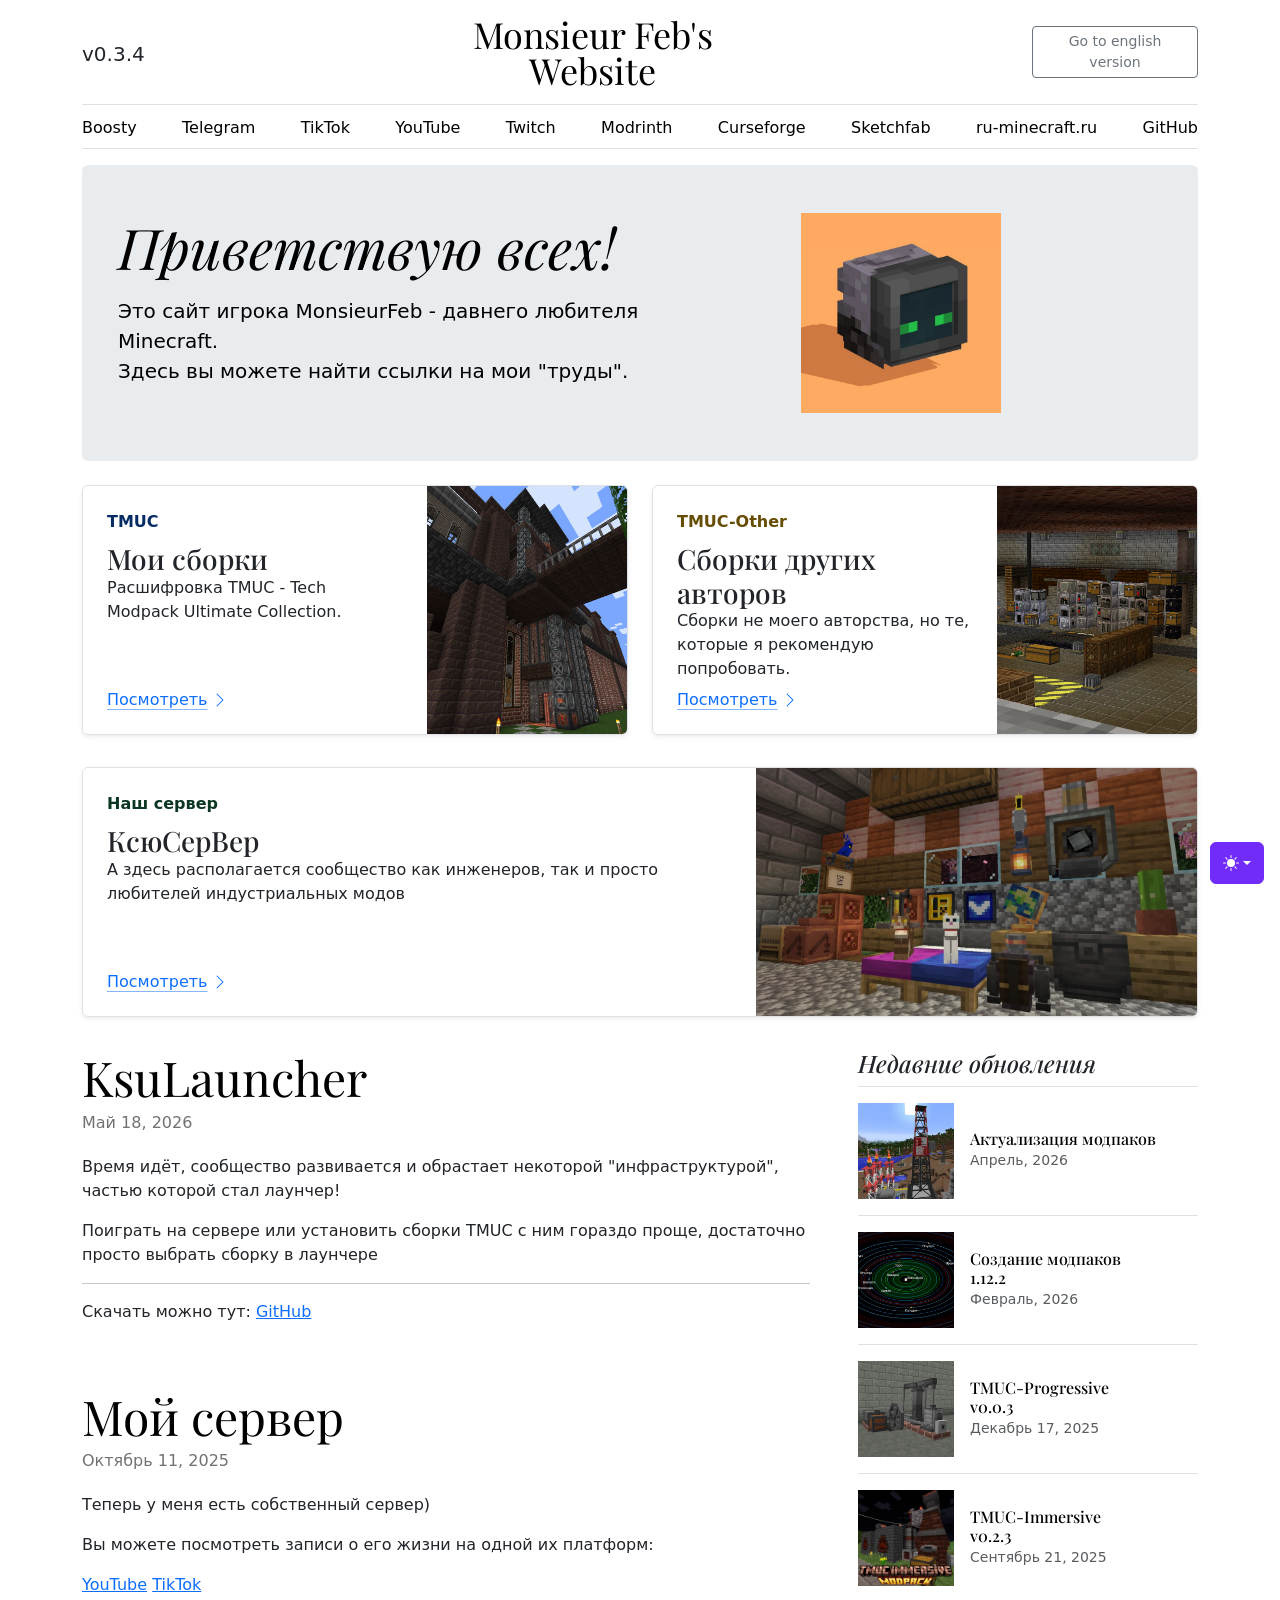
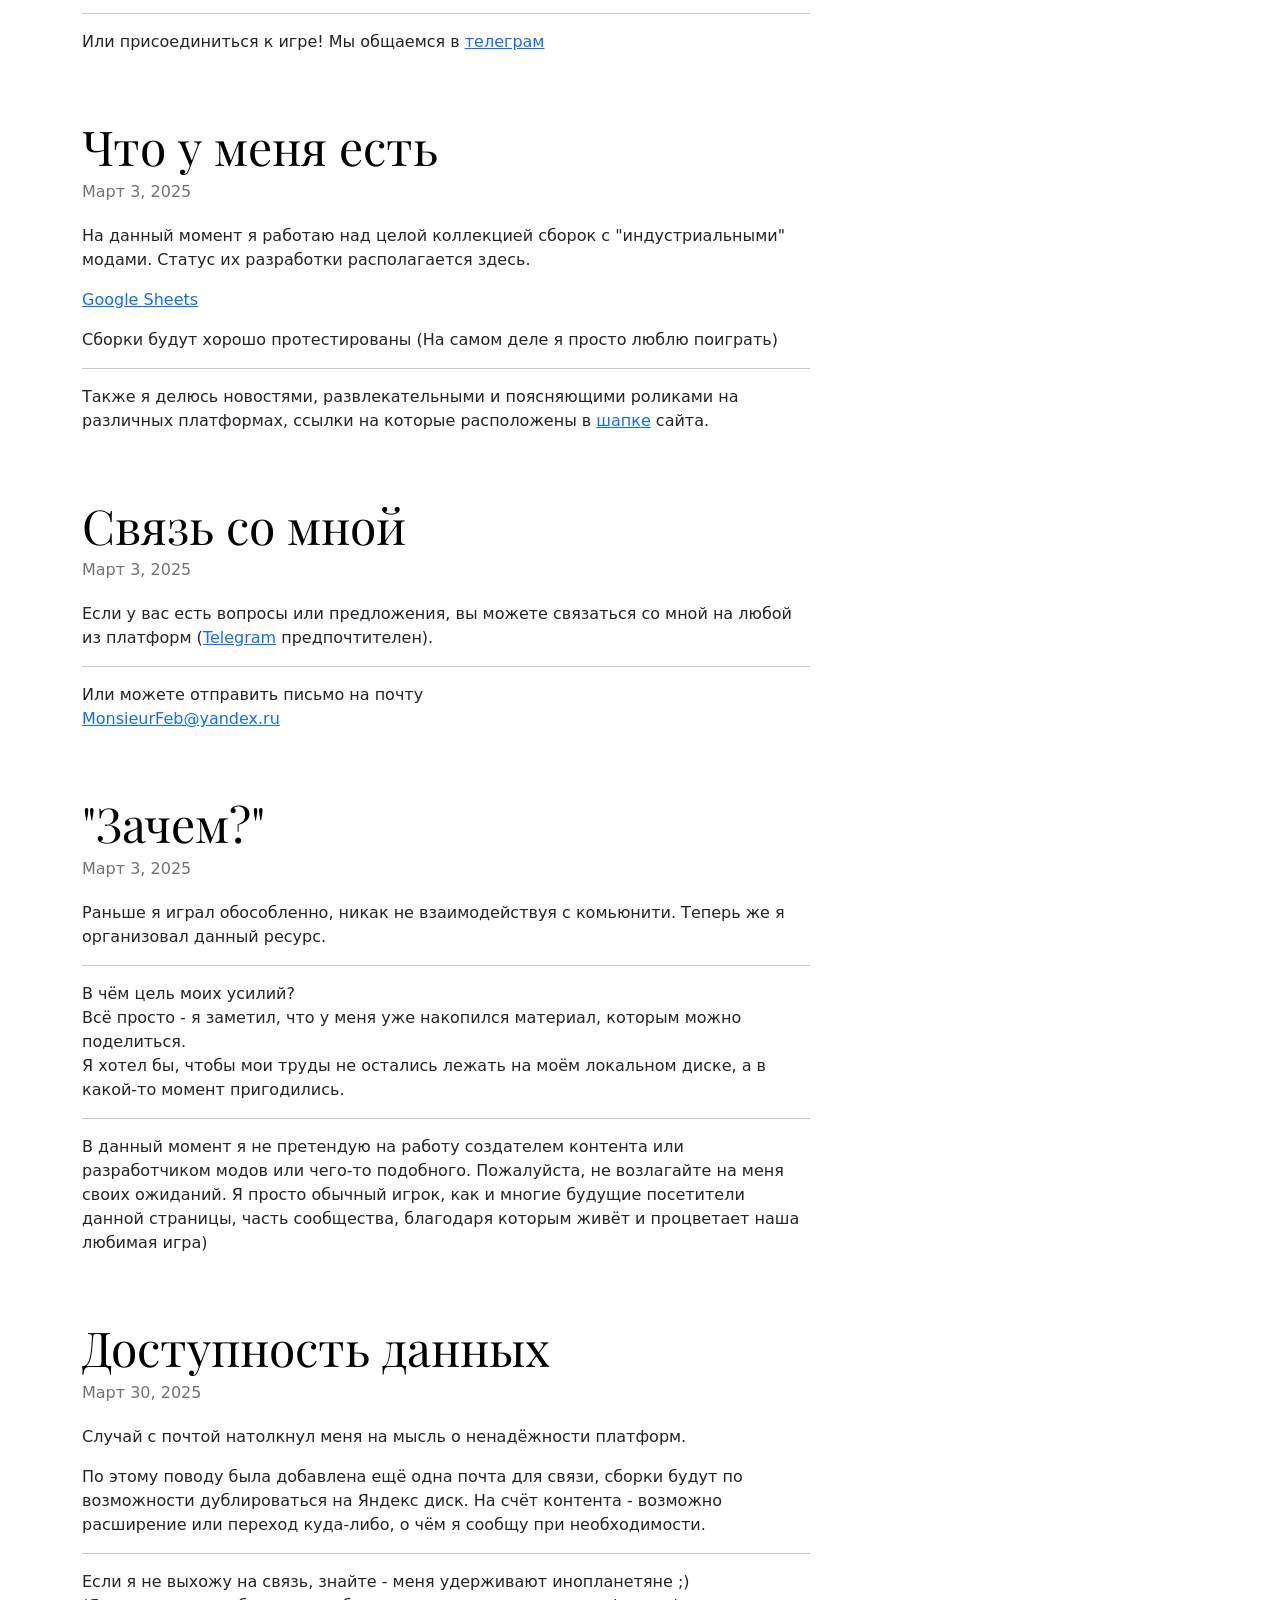
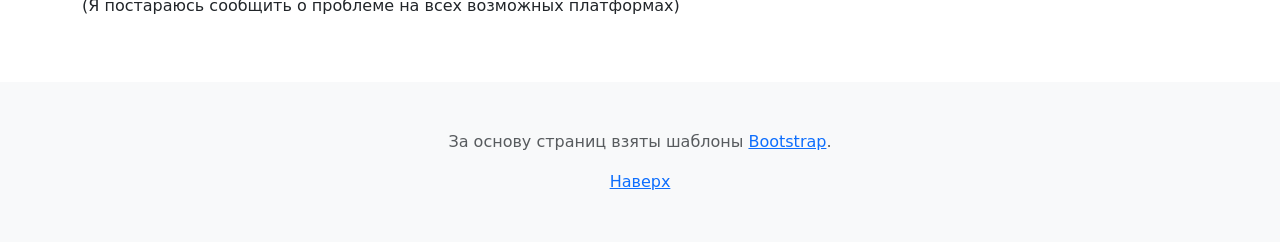
==== index.html @ 6a34c54e "v0.3.4 - init server page" ====
<!-- <link rel="canonical" href="https://getbootstrap.com/docs/5.3/examples/blog/"> -->
<!doctype html>
<html lang="en" data-bs-theme="auto">
  <head><script src="./assets/js/color-modes.js"></script>

    <meta charset="utf-8">
    <meta name="viewport" content="width=device-width, initial-scale=1">
    <meta name="description" content="">
    <meta name="author" content="Mark Otto, Jacob Thornton, and Bootstrap contributors">
    <meta name="generator" content="Hugo 0.122.0">
    <title>MonsieurFeb's Website</title>
	  <link rel="icon" type="image/x-icon" href="./assets/brand/favicon.ico">
    <link href="./assets/dist/css/bootstrap.min.css" rel="stylesheet">

    <style>
      .bd-placeholder-img {
        font-size: 1.125rem;
        text-anchor: middle;
        -webkit-user-select: none;
        -moz-user-select: none;
        user-select: none;
      }

      @media (min-width: 768px) {
        .bd-placeholder-img-lg {
          font-size: 3.5rem;
        }
      }

      .b-example-divider {
        width: 100%;
        height: 3rem;
        background-color: rgba(0, 0, 0, .1);
        border: solid rgba(0, 0, 0, .15);
        border-width: 1px 0;
        box-shadow: inset 0 .5em 1.5em rgba(0, 0, 0, .1), inset 0 .125em .5em rgba(0, 0, 0, .15);
      }

      .b-example-vr {
        flex-shrink: 0;
        width: 1.5rem;
        height: 100vh;
      }

      .bi {
        vertical-align: -.125em;
        fill: currentColor;
      }

      .nav-scroller {
        position: relative;
        z-index: 2;
        height: 2.75rem;
        overflow-y: hidden;
      }

      .nav-scroller .nav {
        display: flex;
        flex-wrap: nowrap;
        padding-bottom: 1rem;
        margin-top: -1px;
        overflow-x: auto;
        text-align: center;
        white-space: nowrap;
        -webkit-overflow-scrolling: touch;
      }

      .btn-bd-primary {
        --bd-violet-bg: #712cf9;
        --bd-violet-rgb: 112.520718, 44.062154, 249.437846;

        --bs-btn-font-weight: 600;
        --bs-btn-color: var(--bs-white);
        --bs-btn-bg: var(--bd-violet-bg);
        --bs-btn-border-color: var(--bd-violet-bg);
        --bs-btn-hover-color: var(--bs-white);
        --bs-btn-hover-bg: #6528e0;
        --bs-btn-hover-border-color: #6528e0;
        --bs-btn-focus-shadow-rgb: var(--bd-violet-rgb);
        --bs-btn-active-color: var(--bs-btn-hover-color);
        --bs-btn-active-bg: #5a23c8;
        --bs-btn-active-border-color: #5a23c8;
      }

      .bd-mode-toggle {
        z-index: 1500;
      }

      .bd-mode-toggle .dropdown-menu .active .bi {
        display: block !important;
      }
    </style>
    
    <!-- Custom styles for this template -->
    <link href="https://fonts.googleapis.com/css?family=Playfair&#43;Display:700,900&amp;display=swap" rel="stylesheet">
    <!-- Custom styles for this template -->
    <link href="assets/css/blog.css" rel="stylesheet">
  </head>
  <body>
    <svg xmlns="http://www.w3.org/2000/svg" class="d-none">
      <symbol id="check2" viewBox="0 0 16 16">
        <path d="M13.854 3.646a.5.5 0 0 1 0 .708l-7 7a.5.5 0 0 1-.708 0l-3.5-3.5a.5.5 0 1 1 .708-.708L6.5 10.293l6.646-6.647a.5.5 0 0 1 .708 0z"/>
      </symbol>
      <symbol id="circle-half" viewBox="0 0 16 16">
        <path d="M8 15A7 7 0 1 0 8 1v14zm0 1A8 8 0 1 1 8 0a8 8 0 0 1 0 16z"/>
      </symbol>
      <symbol id="moon-stars-fill" viewBox="0 0 16 16">
        <path d="M6 .278a.768.768 0 0 1 .08.858 7.208 7.208 0 0 0-.878 3.46c0 4.021 3.278 7.277 7.318 7.277.527 0 1.04-.055 1.533-.16a.787.787 0 0 1 .81.316.733.733 0 0 1-.031.893A8.349 8.349 0 0 1 8.344 16C3.734 16 0 12.286 0 7.71 0 4.266 2.114 1.312 5.124.06A.752.752 0 0 1 6 .278z"/>
        <path d="M10.794 3.148a.217.217 0 0 1 .412 0l.387 1.162c.173.518.579.924 1.097 1.097l1.162.387a.217.217 0 0 1 0 .412l-1.162.387a1.734 1.734 0 0 0-1.097 1.097l-.387 1.162a.217.217 0 0 1-.412 0l-.387-1.162A1.734 1.734 0 0 0 9.31 6.593l-1.162-.387a.217.217 0 0 1 0-.412l1.162-.387a1.734 1.734 0 0 0 1.097-1.097l.387-1.162zM13.863.099a.145.145 0 0 1 .274 0l.258.774c.115.346.386.617.732.732l.774.258a.145.145 0 0 1 0 .274l-.774.258a1.156 1.156 0 0 0-.732.732l-.258.774a.145.145 0 0 1-.274 0l-.258-.774a1.156 1.156 0 0 0-.732-.732l-.774-.258a.145.145 0 0 1 0-.274l.774-.258c.346-.115.617-.386.732-.732L13.863.1z"/>
      </symbol>
      <symbol id="sun-fill" viewBox="0 0 16 16">
        <path d="M8 12a4 4 0 1 0 0-8 4 4 0 0 0 0 8zM8 0a.5.5 0 0 1 .5.5v2a.5.5 0 0 1-1 0v-2A.5.5 0 0 1 8 0zm0 13a.5.5 0 0 1 .5.5v2a.5.5 0 0 1-1 0v-2A.5.5 0 0 1 8 13zm8-5a.5.5 0 0 1-.5.5h-2a.5.5 0 0 1 0-1h2a.5.5 0 0 1 .5.5zM3 8a.5.5 0 0 1-.5.5h-2a.5.5 0 0 1 0-1h2A.5.5 0 0 1 3 8zm10.657-5.657a.5.5 0 0 1 0 .707l-1.414 1.415a.5.5 0 1 1-.707-.708l1.414-1.414a.5.5 0 0 1 .707 0zm-9.193 9.193a.5.5 0 0 1 0 .707L3.05 13.657a.5.5 0 0 1-.707-.707l1.414-1.414a.5.5 0 0 1 .707 0zm9.193 2.121a.5.5 0 0 1-.707 0l-1.414-1.414a.5.5 0 0 1 .707-.707l1.414 1.414a.5.5 0 0 1 0 .707zM4.464 4.465a.5.5 0 0 1-.707 0L2.343 3.05a.5.5 0 1 1 .707-.707l1.414 1.414a.5.5 0 0 1 0 .708z"/>
      </symbol>
    </svg>

    <div class="dropdown position-fixed bottom-0 end-0 mb-3 me-3 bd-mode-toggle">
      <button class="btn btn-bd-primary py-2 dropdown-toggle d-flex align-items-center"
              id="bd-theme"
              type="button"
              aria-expanded="false"
              data-bs-toggle="dropdown"
              aria-label="Toggle theme (auto)">
        <svg class="bi my-1 theme-icon-active" width="1em" height="1em"><use href="#circle-half"></use></svg>
        <span class="visually-hidden" id="bd-theme-text">Toggle theme</span>
      </button>
      <ul class="dropdown-menu dropdown-menu-end shadow" aria-labelledby="bd-theme-text">
        <li>
          <button type="button" class="dropdown-item d-flex align-items-center" data-bs-theme-value="light" aria-pressed="false">
            <svg class="bi me-2 opacity-50" width="1em" height="1em"><use href="#sun-fill"></use></svg>
            Светлая
            <svg class="bi ms-auto d-none" width="1em" height="1em"><use href="#check2"></use></svg>
          </button>
        </li>
        <li>
          <button type="button" class="dropdown-item d-flex align-items-center" data-bs-theme-value="dark" aria-pressed="false">
            <svg class="bi me-2 opacity-50" width="1em" height="1em"><use href="#moon-stars-fill"></use></svg>
            Тёмная
            <svg class="bi ms-auto d-none" width="1em" height="1em"><use href="#check2"></use></svg>
          </button>
        </li>
        <li>
          <button type="button" class="dropdown-item d-flex align-items-center active" data-bs-theme-value="auto" aria-pressed="true">
            <svg class="bi me-2 opacity-50" width="1em" height="1em"><use href="#circle-half"></use></svg>
            Системная
            <svg class="bi ms-auto d-none" width="1em" height="1em"><use href="#check2"></use></svg>
          </button>
        </li>
      </ul>
    </div>

    <svg xmlns="http://www.w3.org/2000/svg" class="d-none">
      <symbol id="aperture" fill="none" stroke="currentColor" stroke-linecap="round" stroke-linejoin="round" stroke-width="2" viewBox="0 0 24 24">
        <circle cx="12" cy="12" r="10"/>
        <path d="M14.31 8l5.74 9.94M9.69 8h11.48M7.38 12l5.74-9.94M9.69 16L3.95 6.06M14.31 16H2.83m13.79-4l-5.74 9.94"/>
      </symbol>
      <symbol id="cart" viewBox="0 0 16 16">
        <path d="M0 1.5A.5.5 0 0 1 .5 1H2a.5.5 0 0 1 .485.379L2.89 3H14.5a.5.5 0 0 1 .49.598l-1 5a.5.5 0 0 1-.465.401l-9.397.472L4.415 11H13a.5.5 0 0 1 0 1H4a.5.5 0 0 1-.491-.408L2.01 3.607 1.61 2H.5a.5.5 0 0 1-.5-.5zM3.102 4l.84 4.479 9.144-.459L13.89 4H3.102zM5 12a2 2 0 1 0 0 4 2 2 0 0 0 0-4zm7 0a2 2 0 1 0 0 4 2 2 0 0 0 0-4zm-7 1a1 1 0 1 1 0 2 1 1 0 0 1 0-2zm7 0a1 1 0 1 1 0 2 1 1 0 0 1 0-2z"/>
      </symbol>
      <symbol id="chevron-right" viewBox="0 0 16 16">
        <path fill-rule="evenodd" d="M4.646 1.646a.5.5 0 0 1 .708 0l6 6a.5.5 0 0 1 0 .708l-6 6a.5.5 0 0 1-.708-.708L10.293 8 4.646 2.354a.5.5 0 0 1 0-.708z"/>
      </symbol>
    </svg>

    <div class="container">
      <header class="border-bottom lh-1 py-3">
        <div class="row flex-nowrap justify-content-between align-items-center">
          <div class="col-1 pt-1">
            <p class="lead my-1">v0.3.4</p>
          </div>
          <div class="col-4 text-center">
            <a class="blog-header-logo text-body-emphasis text-decoration-none" href="#">Monsieur Feb's Website</a>
          </div>
          <div class="col-2 d-flex justify-content-end align-items-center">
            <a class="btn btn-sm btn-outline-secondary" href="eng.html">Go to english version</a>
          </div>
        </div>
      </header>

      <div class="nav-scroller py-1 mb-3 border-bottom">
        <nav class="nav nav-underline justify-content-between">
          <a class="nav-item nav-link link-body-emphasis" href="https://boosty.to/monsieurfeb/donate">Boosty</a>
          <a class="nav-item nav-link link-body-emphasis" href="https://t.me/thirdBTP">Telegram</a>
          <a class="nav-item nav-link link-body-emphasis" href="https://www.tiktok.com/@monsieurfeb">TikTok</a>
          <a class="nav-item nav-link link-body-emphasis" href="https://www.youtube.com/@MonsieurFeb">YouTube</a>
          <a class="nav-item nav-link link-body-emphasis" href="https://www.twitch.tv/monsieurfeb">Twitch</a>
          <a class="nav-item nav-link link-body-emphasis" href="https://modrinth.com/user/MonsieurFeb">Modrinth</a>
          <a class="nav-item nav-link link-body-emphasis" href="https://www.curseforge.com/members/MonsieurFeb/projects">Curseforge</a>
          <a class="nav-item nav-link link-body-emphasis" href="https://sketchfab.com/MonsieurFeb">Sketchfab</a>
          <a class="nav-item nav-link link-body-emphasis" href="https://ru-minecraft.ru/user/MonsieurFeb/">ru-minecraft.ru</a>
          <a class="nav-item nav-link link-body-emphasis" href="https://github.com/MonsieurFeb">GitHub</a>
        </nav>
      </div>
    </div>

    <main class="container">
      <div class="p-4 p-md-5 mb-4 rounded text-body-emphasis bg-body-secondary">
        <div class="row">
          <div class="col-lg-6 px-0">
            <h1 class="display-4 fst-italic">Приветствую всех!</h1>
            <p class="lead my-3">Это сайт игрока MonsieurFeb - давнего любителя Minecraft.<br>Здесь вы можете найти ссылки на мои "труды".</p>

          </div>
          <div class="col d-flex justify-content-center">
            <img src="./assets/brand/MonsieurFeb.jpg" width="200" height="200" alt="There should be a picture here :(">
          </div>
        </div>
      </div>

      <div class="row mb-2">
        <div class="col-md-6">
          <div class="row g-0 border rounded overflow-hidden flex-md-row mb-4 shadow-sm h-md-250 position-relative">
            <div class="col p-4 d-flex flex-column position-static">
              <strong class="d-inline-block mb-2 text-primary-emphasis">TMUC</strong>
              <h3 class="mb-0">Мои сборки</h3>
              <p class="card-text mb-auto">Расшифровка TMUC - Tech Modpack Ultimate Collection.</p>
              <a href="modpacks.html" class="icon-link gap-1 icon-link-hover stretched-link">
                Посмотреть
                <svg class="bi"><use xlink:href="#chevron-right"/></svg>
              </a>
            </div>
            <div class="col-auto d-none d-lg-block">
              <img src="./assets/brand/MyModpacksLogo.jpg" height="250" alt="There should be a picture here :(">
            </div>
          </div>
        </div>
        <div class="col-md-6">
          <div class="row g-0 border rounded overflow-hidden flex-md-row mb-4 shadow-sm h-md-250 position-relative">
            <div class="col p-4 d-flex flex-column position-static">
              <strong class="d-inline-block mb-2 text-warning-emphasis">TMUC-Other</strong>
              <h3 class="mb-0">Сборки других авторов</h3>
              <p class="mb-auto">Сборки не моего авторства, но те, которые я рекомендую попробовать.</p>
              <a href="modpacks.html#otherauthors" class="icon-link gap-1 icon-link-hover stretched-link">
                Посмотреть
                <svg class="bi"><use xlink:href="#chevron-right"/></svg>
              </a>
            </div>
            <div class="col-auto d-none d-lg-block">
              <img src="./assets/brand/OtherModpacksLogo.jpg" height="250" alt="There should be a picture here :(">
            </div>
          </div>
        </div>
      </div>

      <div class="row mb-2">
        <div class="col-md-12">
          <div class="row g-0 border rounded overflow-hidden flex-md-row mb-4 shadow-sm h-md-250 position-relative">
            <div class="col p-4 d-flex flex-column position-static">
              <strong class="d-inline-block mb-2 text-success-emphasis">Наш сервер</strong>
              <h3 class="mb-0">КсюСерВер</h3>
              <p class="card-text mb-auto">А здесь располагается сообщество как инженеров, так и просто любителей индустриальных модов</p>
              <a href="server.html" class="icon-link gap-1 icon-link-hover stretched-link">
                Посмотреть
                <svg class="bi"><use xlink:href="#chevron-right"/></svg>
              </a>
            </div>
            <div class="col-auto d-none d-lg-block">
              <img src="./assets/brand/KsuSerVer.jpg" height="250" alt="There should be a picture here :(">
            </div>
          </div>
        </div>
      </div>

      <div class="row g-5">
        <div class="col-md-8">
          <article class="blog-post">
            <h2 class="display-5 link-body-emphasis mb-1">KsuLauncher</h2>
            <p class="blog-post-meta">Май 18, 2026</p>
            <p></p>
            <p>Время идёт, сообщество развивается и обрастает некоторой "инфраструктурой", частью которой стал лаунчер!</p>
            <p>Поиграть на сервере или установить сборки TMUC с ним гораздо проще, достаточно просто выбрать сборку в лаунчере</p>
            <hr>
            <p>Скачать можно тут: <a href="https://github.com/MonsieurFeb/ksuserver-launcher/releases">GitHub</a></p>
          </article>

          <article class="blog-post">
            <h2 class="display-5 link-body-emphasis mb-1">Мой сервер</h2>
            <p class="blog-post-meta">Октябрь 11, 2025</p>
            <p>Теперь у меня есть собственный сервер)</p>
            <p>Вы можете посмотреть записи о его жизни на одной их платформ:</p>
            <p>
              <a href="https://www.youtube.com/playlist?list=PLwB268AI7jczYGq-Z_gXDvkkrSiozGg8n">YouTube</a>
              <a href="https://vt.tiktok.com/ZSyK8AmGc/">TikTok</a>
            </p>
            <hr>
            <p>Или присоединиться к игре! Мы общаемся в <a href="https://t.me/thirdBTP">телеграм</a></p>
          </article>

          <article class="blog-post">
            <h2 class="display-5 link-body-emphasis mb-1">Что у меня есть</h2>
            <p class="blog-post-meta">Март 3, 2025</p>
            <p>На данный момент я работаю над целой коллекцией сборок с "индустриальными" модами. Статус их разработки располагается здесь.</p>
            <p><a href="https://docs.google.com/spreadsheets/d/1u5vIX8oGjELeDfsSiaR8NvIATlkEW-N-MmX3r2Xlx8Q/edit?usp=sharing">Google Sheets</a></p>
            <p>Сборки будут хорошо протестированы (На самом деле я просто люблю поиграть)</p>
            <hr>
            <p>Также я делюсь новостями, развлекательными и поясняющими роликами на различных платформах, ссылки на которые расположены в <a href="#">шапке</a> сайта.</p>
          </article>

          <article class="blog-post">
            <h2 class="display-5 link-body-emphasis mb-1">Связь со мной</h2>
            <p class="blog-post-meta">Март 3, 2025</p>
            <p>Если у вас есть вопросы или предложения, вы можете связаться со мной на любой из платформ (<a href="https://t.me/thirdBTP/824">Telegram</a>
              предпочтителен).</p>
            <hr>
            <p>Или можете отправить письмо на почту<br><a href="mailto:MonsieurFeb@yandex.ru">MonsieurFeb@yandex.ru</a></p>
          </article>

          <article class="blog-post">
            <h2 class="display-5 link-body-emphasis mb-1">"Зачем?"</h2>
            <p class="blog-post-meta">Март 3, 2025</p>
            <p>Раньше я играл обособленно, никак не взаимодействуя с комьюнити. Теперь же я организовал данный ресурс.</p>
            <hr>
            <p>В чём цель моих усилий?<br>
              Всё просто - я заметил, что у меня уже накопился материал, которым можно поделиться.<br>
              Я хотел бы, чтобы мои труды не остались лежать на моём локальном диске, а в какой-то момент пригодились.</p>
            <hr>
            <p>В данный момент я не претендую на работу создателем контента или разработчиком модов или чего-то подобного.
              Пожалуйста, не возлагайте на меня своих ожиданий.
              Я просто обычный игрок, как и многие будущие посетители данной страницы, часть сообщества, благодаря которым живёт и процветает наша любимая игра)</p>
          </article>

          <article class="blog-post">
            <h2 class="display-5 link-body-emphasis mb-1">Доступность данных</h2>
            <p class="blog-post-meta">Март 30, 2025</p>
            <p>Случай с почтой натолкнул меня на мысль о ненадёжности платформ.</p>
            <p>По этому поводу была добавлена ещё одна почта для связи, сборки будут по возможности дублироваться на
              Яндекс диск. На счёт контента - возможно расширение или переход куда-либо, о чём я сообщу при необходимости.</p>
            <hr>
            <p>Если я не выхожу на связь, знайте - меня удерживают инопланетяне ;)
              <br>(Я постараюсь сообщить о проблеме на всех возможных платформах)</p>
          </article>
        </div>

        <div class="col-md-4">
          <div class="position-sticky" style="top: 2rem;">
            <div>
              <h4 class="fst-italic">Недавние обновления</h4>
              <ul class="list-unstyled">
                <li>
                  <a class="d-flex flex-column flex-lg-row gap-3 align-items-start align-items-lg-center py-3 link-body-emphasis text-decoration-none border-top" href="modpacks.html">
                    <img src="assets/brand/icon/HBM.jpg" height="96" alt="There should be a picture here :(">
                    <div class="col-lg-8">
                      <h6 class="mb-0">Актуализация модпаков<br> </h6>
                      <small class="text-body-secondary">Апрель, 2026</small>
                    </div>
                  </a>
                </li>
                <li>
                  <a class="d-flex flex-column flex-lg-row gap-3 align-items-start align-items-lg-center py-3 link-body-emphasis text-decoration-none border-top" href="modpacks.html#ClassicalSpace">
                    <img src="./assets/brand/icon/ClassicalSpace.jpg" height="96" alt="There should be a picture here :(">
                    <div class="col-lg-8">
                      <h6 class="mb-0">Создание модпаков<br>1.12.2</h6>
                      <small class="text-body-secondary">Февраль, 2026</small>
                    </div>
                  </a>
                </li>
                <li>
                  <a class="d-flex flex-column flex-lg-row gap-3 align-items-start align-items-lg-center py-3 link-body-emphasis text-decoration-none border-top" href="modpacks.html#Progressive">
                    <img src="assets/brand/icon/Progressive.jpg" height="96" alt="There should be a picture here :(">
                    <div class="col-lg-8">
                      <h6 class="mb-0">TMUC-Progressive<br>v0.0.3</h6>
                      <small class="text-body-secondary">Декабрь 17, 2025</small>
                    </div>
                  </a>
                </li>
                <li>
                  <a class="d-flex flex-column flex-lg-row gap-3 align-items-start align-items-lg-center py-3 link-body-emphasis text-decoration-none border-top" href="modpacks.html#Immersive">
                    <img src="assets/brand/icon/Immersive.jpg" height="96" alt="There should be a picture here :(">
                    <div class="col-lg-8">
                      <h6 class="mb-0">TMUC-Immersive<br>v0.2.3</h6>
                      <small class="text-body-secondary">Сентябрь 21, 2025</small>
                    </div>
                  </a>
                </li>
<!--                <li>-->
<!--                  <a class="d-flex flex-column flex-lg-row gap-3 align-items-start align-items-lg-center py-3 link-body-emphasis text-decoration-none border-top" href="modpacks.html#immersive">-->
<!--                    <img src="assets/brand/icon/Immersive.jpg" height="96" alt="There should be a picture here :(">-->
<!--                    <div class="col-lg-8">-->
<!--                      <h6 class="mb-0">TMUC-Immersive<br>v0.2.2</h6>-->
<!--                      <small class="text-body-secondary">Август 19, 2025</small>-->
<!--                    </div>-->
<!--                  </a>-->
<!--                </li>-->
<!--                <li>-->
<!--                  <a class="d-flex flex-column flex-lg-row gap-3 align-items-start align-items-lg-center py-3 link-body-emphasis text-decoration-none border-top" href="modpacks.html#otherside">-->
<!--                    <img src="assets/brand/icon/OtherSide.jpg" height="96" alt="There should be a picture here :(">-->
<!--                    <div class="col-lg-8">-->
<!--                      <h6 class="mb-0">TMUC-OtherSide<br>v0.0.1</h6>-->
<!--                      <small class="text-body-secondary">Июнь 27, 2025</small>-->
<!--                    </div>-->
<!--                  </a>-->
<!--                </li>-->
<!--                <li>-->
<!--                  <a class="d-flex flex-column flex-lg-row gap-3 align-items-start align-items-lg-center py-3 link-body-emphasis text-decoration-none border-top" href="modpacks.html#vanguard">-->
<!--                    <img src="assets/brand/icon/Vanguard.jpg" height="96" alt="There should be a picture here :(">-->
<!--                    <div class="col-lg-8">-->
<!--                      <h6 class="mb-0">TMUC-Vanguard<br>v0.0.1</h6>-->
<!--                      <small class="text-body-secondary">Июнь 18, 2025</small>-->
<!--                    </div>-->
<!--                  </a>-->
<!--                </li>-->
              </ul>
            </div>
          </div>
        </div>
      </div>
    </main>

    <footer class="py-5 text-center text-body-secondary bg-body-tertiary">
      <p>За основу страниц взяты шаблоны <a href="https://getbootstrap.com/">Bootstrap</a>.</p>
      <p class="mb-0">
        <a href="#">Наверх</a>
      </p>
    </footer>
    <script src="./assets/dist/js/bootstrap.bundle.min.js"></script>

  </body>
</html>
---- assets/css/blog.css ----
/* stylelint-disable @stylistic/selector-list-comma-newline-after */

.blog-header-logo {
  font-family: "Playfair Display", Georgia, "Times New Roman", serif/*rtl:Amiri, Georgia, "Times New Roman", serif*/;
  font-size: 2.25rem;
}

.blog-header-logo:hover {
  text-decoration: none;
}

h1, h2, h3, h4, h5, h6 {
  font-family: "Playfair Display", Georgia, "Times New Roman", serif/*rtl:Amiri, Georgia, "Times New Roman", serif*/;
}

.flex-auto {
  flex: 0 0 auto;
}

.h-250 { height: 250px; }
@media (min-width: 768px) {
  .h-md-250 { height: 250px; }
}

/* Pagination */
.blog-pagination {
  margin-bottom: 4rem;
}

/*
 * Blog posts
 */
.blog-post {
  margin-bottom: 4rem;
}
.blog-post-meta {
  margin-bottom: 1.25rem;
  color: #727272;
}
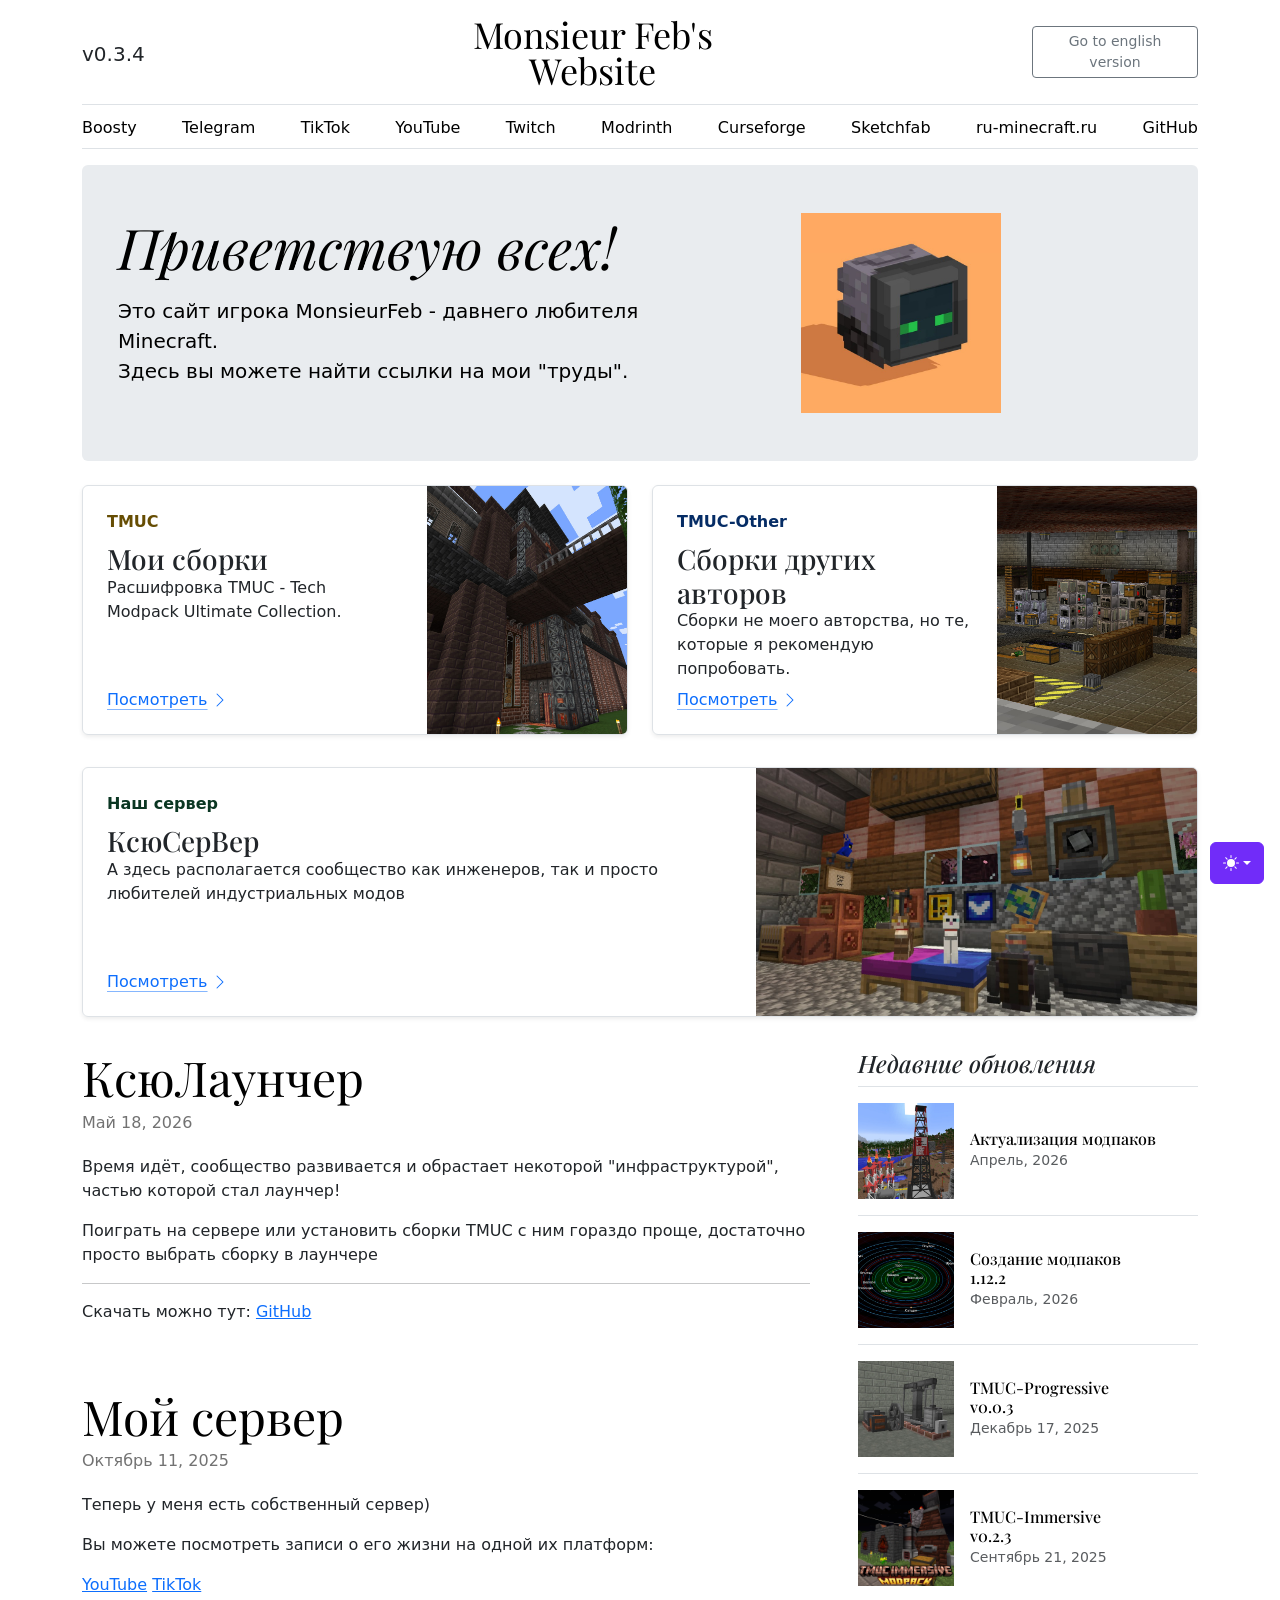
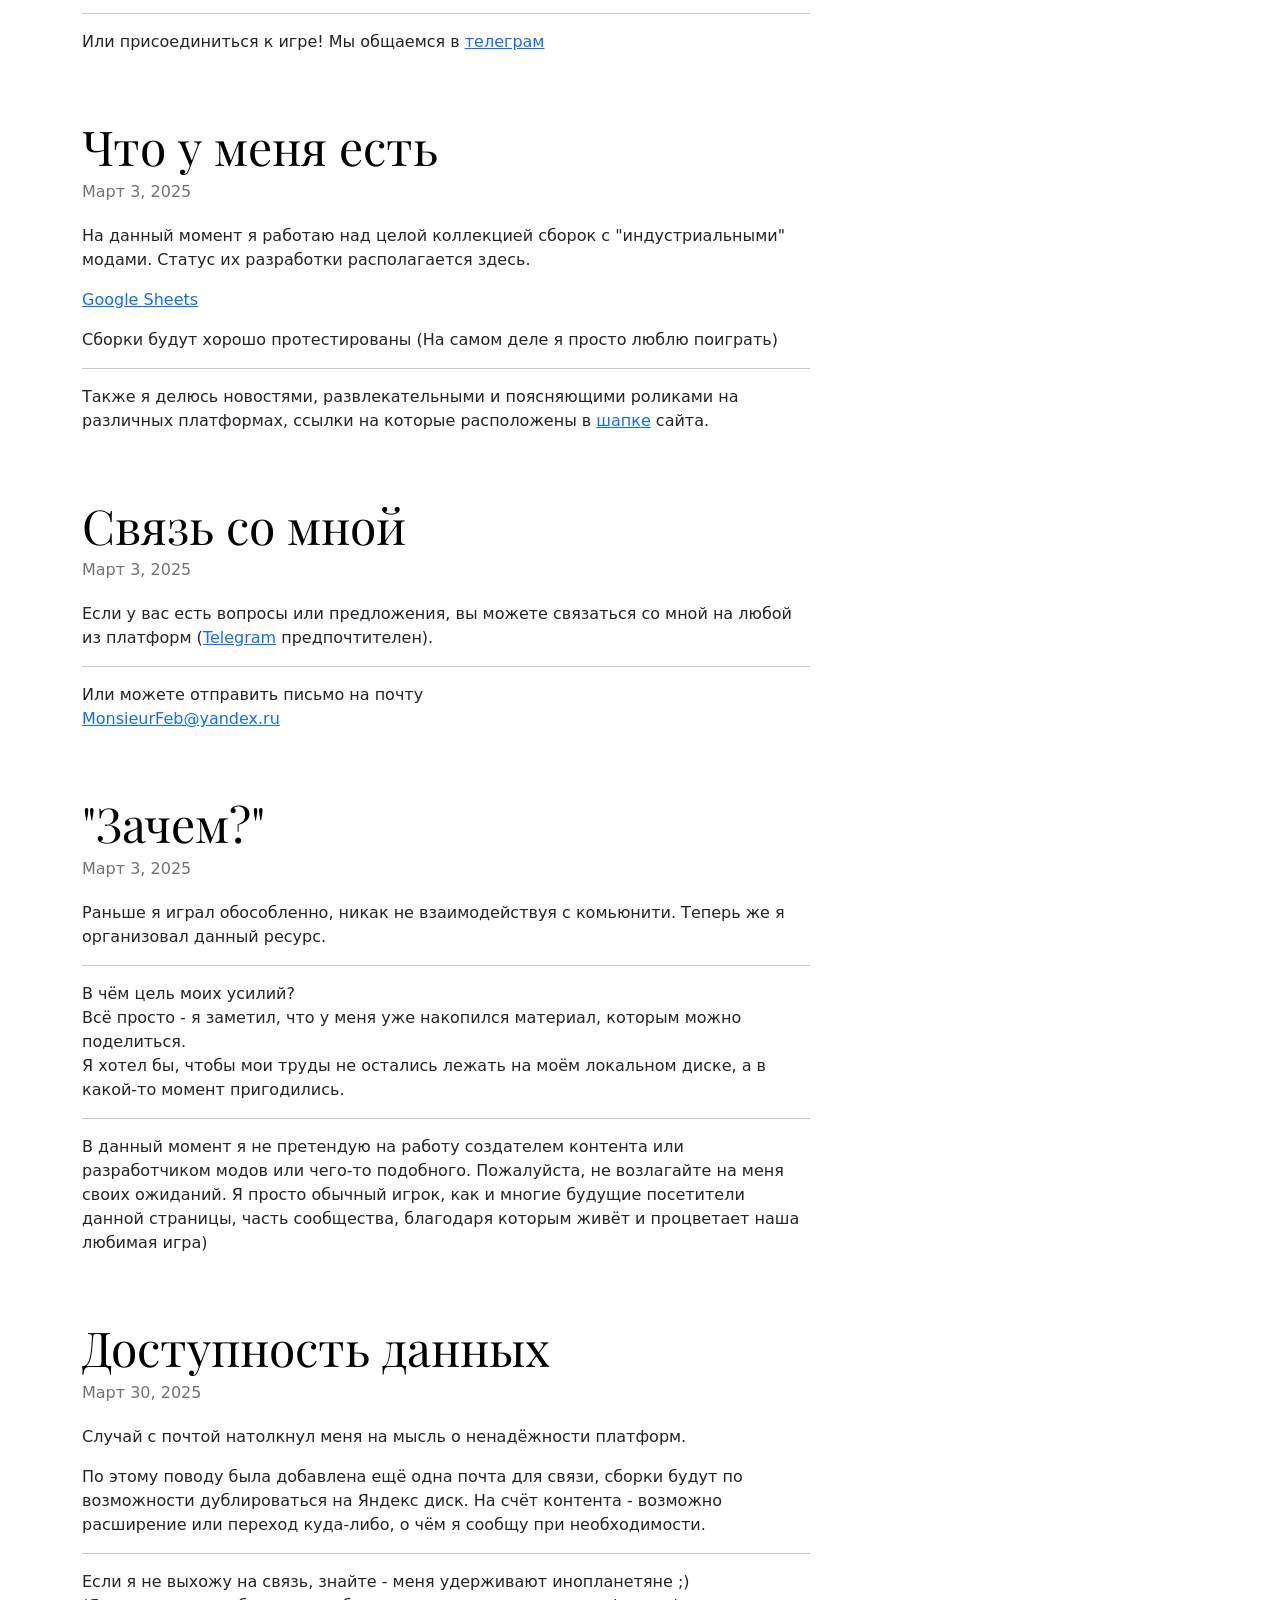
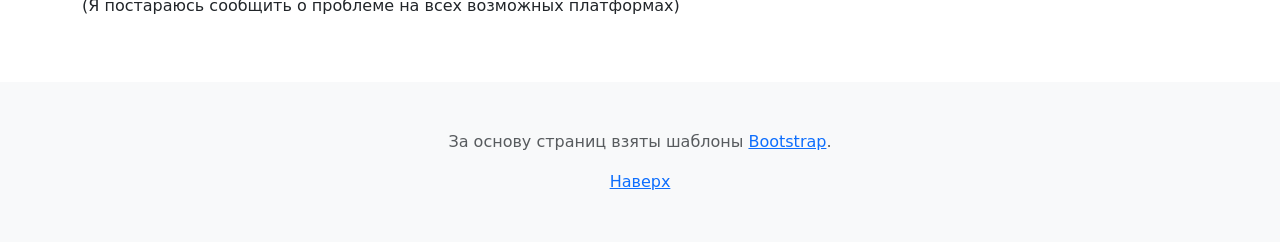
==== commit 784f4d24: "v0.3.4 - eng server page" ====
--- a/index.html
+++ b/index.html
@@ -1,15 +1,34 @@
 <!-- <link rel="canonical" href="https://getbootstrap.com/docs/5.3/examples/blog/"> -->
 <!doctype html>
-<html lang="en" data-bs-theme="auto">
+<html lang="ru" data-bs-theme="auto">
   <head><script src="./assets/js/color-modes.js"></script>
 
+    <!-- SEO Метатеги -->
+    <link rel="alternate" hreflang="en" href="https://monsieurfeb.github.io/eng.html" />
+    <meta name="description" content="Главный хаб проекта MonsieurFeb. Новости разработки индустриальных сборок TMUC, обновления KsuLauncher, записи из жизни сервера и контакты автора.">
+    <meta name="keywords" content="MonsieurFeb, хаб MonsieurFeb, новости майнкрафт, TMUC новости, KsuLauncher, КсюСерВер, индустриальный майнкрафт, блог игрока">
+    <meta name="author" content="MonsieurFeb">
+    <meta name="robots" content="index, follow">
+
+    <!-- Open Graph (Маленькое превью для Telegram, Discord, VK) -->
+    <meta property="og:type" content="website">
+    <meta property="og:url" content="https://monsieurfeb.github.io/">
+    <meta property="og:title" content="MonsieurFeb's Website — Главный хаб и новости">
+    <meta property="og:description" content="Официальный сайт игрока MonsieurFeb. Новости проекта, ссылки на ресурсы, обновления модов и связь с автором.">
+    <meta property="og:image" content="https://monsieurfeb.github.io/assets/brand/MonsieurFeb.jpg">
+
+    <!-- Twitter Card (Компактный вид summary) -->
+    <meta name="twitter:card" content="summary">
+    <meta name="twitter:url" content="https://monsieurfeb.github.io/">
+    <meta name="twitter:title" content="MonsieurFeb's Website">
+    <meta name="twitter:description" content="Главный хаб проекта: новости индустриальных сборок TMUC, лаунчера и сервера.">
+    <meta name="twitter:image" content="https://monsieurfeb.github.io/assets/brand/MonsieurFeb.jpg">
+
+    <!-- Базовые метатеги для адаптивности и кодировки -->
     <meta charset="utf-8">
     <meta name="viewport" content="width=device-width, initial-scale=1">
-    <meta name="description" content="">
-    <meta name="author" content="Mark Otto, Jacob Thornton, and Bootstrap contributors">
-    <meta name="generator" content="Hugo 0.122.0">
-    <title>MonsieurFeb's Website</title>
-	  <link rel="icon" type="image/x-icon" href="./assets/brand/favicon.ico">
+    <title>MonsieurFeb | Главный хаб проекта</title>
+    <link rel="icon" type="image/x-icon" href="./assets/brand/favicon.ico">
     <link href="./assets/dist/css/bootstrap.min.css" rel="stylesheet">
 
     <style>
@@ -95,6 +114,8 @@
     <link href="https://fonts.googleapis.com/css?family=Playfair&#43;Display:700,900&amp;display=swap" rel="stylesheet">
     <!-- Custom styles for this template -->
     <link href="assets/css/blog.css" rel="stylesheet">
+    <meta name="google-site-verification" content="H0S3NnXtul935IEePgaw74tZ9kMzsE6bho9nnLxBcjw" />
+    <meta name="yandex-verification" content="38055731cee8d27a" />
   </head>
   <body>
     <svg xmlns="http://www.w3.org/2000/svg" class="d-none">
@@ -178,16 +199,16 @@
 
       <div class="nav-scroller py-1 mb-3 border-bottom">
         <nav class="nav nav-underline justify-content-between">
-          <a class="nav-item nav-link link-body-emphasis" href="https://boosty.to/monsieurfeb/donate">Boosty</a>
-          <a class="nav-item nav-link link-body-emphasis" href="https://t.me/thirdBTP">Telegram</a>
-          <a class="nav-item nav-link link-body-emphasis" href="https://www.tiktok.com/@monsieurfeb">TikTok</a>
-          <a class="nav-item nav-link link-body-emphasis" href="https://www.youtube.com/@MonsieurFeb">YouTube</a>
-          <a class="nav-item nav-link link-body-emphasis" href="https://www.twitch.tv/monsieurfeb">Twitch</a>
-          <a class="nav-item nav-link link-body-emphasis" href="https://modrinth.com/user/MonsieurFeb">Modrinth</a>
-          <a class="nav-item nav-link link-body-emphasis" href="https://www.curseforge.com/members/MonsieurFeb/projects">Curseforge</a>
-          <a class="nav-item nav-link link-body-emphasis" href="https://sketchfab.com/MonsieurFeb">Sketchfab</a>
-          <a class="nav-item nav-link link-body-emphasis" href="https://ru-minecraft.ru/user/MonsieurFeb/">ru-minecraft.ru</a>
-          <a class="nav-item nav-link link-body-emphasis" href="https://github.com/MonsieurFeb">GitHub</a>
+          <a class="nav-item nav-link link-body-emphasis" href="https://boosty.to/monsieurfeb/donate" rel="sponsored noopener noreferrer" target="_blank">Boosty</a>
+          <a class="nav-item nav-link link-body-emphasis" href="https://t.me/thirdBTP" rel="nofollow noopener noreferrer" target="_blank">Telegram</a>
+          <a class="nav-item nav-link link-body-emphasis" href="https://www.tiktok.com/@monsieurfeb" rel="noopener noreferrer" target="_blank">TikTok</a>
+          <a class="nav-item nav-link link-body-emphasis" href="https://www.youtube.com/@MonsieurFeb" rel="noopener noreferrer" target="_blank">YouTube</a>
+          <a class="nav-item nav-link link-body-emphasis" href="https://www.twitch.tv/monsieurfeb" rel="noopener noreferrer" target="_blank">Twitch</a>
+          <a class="nav-item nav-link link-body-emphasis" href="https://modrinth.com/user/MonsieurFeb" rel="noopener noreferrer" target="_blank">Modrinth</a>
+          <a class="nav-item nav-link link-body-emphasis" href="https://www.curseforge.com/members/MonsieurFeb/projects" rel="noopener noreferrer" target="_blank">Curseforge</a>
+          <a class="nav-item nav-link link-body-emphasis" href="https://sketchfab.com/MonsieurFeb" rel="noopener noreferrer" target="_blank">Sketchfab</a>
+          <a class="nav-item nav-link link-body-emphasis" href="https://ru-minecraft.ru/user/MonsieurFeb/" rel="nofollow noopener noreferrer" target="_blank">ru-minecraft.ru</a>
+          <a class="nav-item nav-link link-body-emphasis" href="https://github.com/MonsieurFeb" rel="noopener noreferrer" target="_blank">GitHub</a>
         </nav>
       </div>
     </div>
@@ -201,7 +222,7 @@
 
           </div>
           <div class="col d-flex justify-content-center">
-            <img src="./assets/brand/MonsieurFeb.jpg" width="200" height="200" alt="There should be a picture here :(">
+            <img src="./assets/brand/MonsieurFeb.jpg" width="200" height="200" alt="Место под мою аву">
           </div>
         </div>
       </div>
@@ -210,7 +231,7 @@
         <div class="col-md-6">
           <div class="row g-0 border rounded overflow-hidden flex-md-row mb-4 shadow-sm h-md-250 position-relative">
             <div class="col p-4 d-flex flex-column position-static">
-              <strong class="d-inline-block mb-2 text-primary-emphasis">TMUC</strong>
+              <strong class="d-inline-block mb-2 text-warning-emphasis">TMUC</strong>
               <h3 class="mb-0">Мои сборки</h3>
               <p class="card-text mb-auto">Расшифровка TMUC - Tech Modpack Ultimate Collection.</p>
               <a href="modpacks.html" class="icon-link gap-1 icon-link-hover stretched-link">
@@ -219,14 +240,14 @@
               </a>
             </div>
             <div class="col-auto d-none d-lg-block">
-              <img src="./assets/brand/MyModpacksLogo.jpg" height="250" alt="There should be a picture here :(">
+              <img src="./assets/brand/MyModpacksLogo.jpg" height="250" alt="Место под картику TMUC">
             </div>
           </div>
         </div>
         <div class="col-md-6">
           <div class="row g-0 border rounded overflow-hidden flex-md-row mb-4 shadow-sm h-md-250 position-relative">
             <div class="col p-4 d-flex flex-column position-static">
-              <strong class="d-inline-block mb-2 text-warning-emphasis">TMUC-Other</strong>
+              <strong class="d-inline-block mb-2 text-primary-emphasis">TMUC-Other</strong>
               <h3 class="mb-0">Сборки других авторов</h3>
               <p class="mb-auto">Сборки не моего авторства, но те, которые я рекомендую попробовать.</p>
               <a href="modpacks.html#otherauthors" class="icon-link gap-1 icon-link-hover stretched-link">
@@ -235,7 +256,7 @@
               </a>
             </div>
             <div class="col-auto d-none d-lg-block">
-              <img src="./assets/brand/OtherModpacksLogo.jpg" height="250" alt="There should be a picture here :(">
+              <img src="./assets/brand/OtherModpacksLogo.jpg" height="250" alt="Место под картинку других сборок">
             </div>
           </div>
         </div>
@@ -254,7 +275,7 @@
               </a>
             </div>
             <div class="col-auto d-none d-lg-block">
-              <img src="./assets/brand/KsuSerVer.jpg" height="250" alt="There should be a picture here :(">
+              <img src="./assets/brand/KsuSerVer.jpg" height="250" alt="Картинка КсюСерВера">
             </div>
           </div>
         </div>
@@ -263,13 +284,13 @@
       <div class="row g-5">
         <div class="col-md-8">
           <article class="blog-post">
-            <h2 class="display-5 link-body-emphasis mb-1">KsuLauncher</h2>
+            <h2 class="display-5 link-body-emphasis mb-1">КсюЛаунчер</h2>
             <p class="blog-post-meta">Май 18, 2026</p>
             <p></p>
             <p>Время идёт, сообщество развивается и обрастает некоторой "инфраструктурой", частью которой стал лаунчер!</p>
             <p>Поиграть на сервере или установить сборки TMUC с ним гораздо проще, достаточно просто выбрать сборку в лаунчере</p>
             <hr>
-            <p>Скачать можно тут: <a href="https://github.com/MonsieurFeb/ksuserver-launcher/releases">GitHub</a></p>
+            <p>Скачать можно тут: <a href="https://github.com/MonsieurFeb/KsuLauncher/releases" rel="noopener noreferrer" target="_blank">GitHub</a></p>
           </article>
 
           <article class="blog-post">
@@ -278,18 +299,18 @@
             <p>Теперь у меня есть собственный сервер)</p>
             <p>Вы можете посмотреть записи о его жизни на одной их платформ:</p>
             <p>
-              <a href="https://www.youtube.com/playlist?list=PLwB268AI7jczYGq-Z_gXDvkkrSiozGg8n">YouTube</a>
-              <a href="https://vt.tiktok.com/ZSyK8AmGc/">TikTok</a>
+              <a href="https://www.youtube.com/playlist?list=PLwB268AI7jczYGq-Z_gXDvkkrSiozGg8n" rel="noopener noreferrer" target="_blank">YouTube</a>
+              <a href="https://vt.tiktok.com/ZSyK8AmGc/" rel="noopener noreferrer" target="_blank">TikTok</a>
             </p>
             <hr>
-            <p>Или присоединиться к игре! Мы общаемся в <a href="https://t.me/thirdBTP">телеграм</a></p>
+            <p>Или присоединиться к игре! Мы общаемся в <a href="https://t.me/thirdBTP" rel="nofollow noopener noreferrer" target="_blank">телеграм</a></p>
           </article>
 
           <article class="blog-post">
             <h2 class="display-5 link-body-emphasis mb-1">Что у меня есть</h2>
             <p class="blog-post-meta">Март 3, 2025</p>
             <p>На данный момент я работаю над целой коллекцией сборок с "индустриальными" модами. Статус их разработки располагается здесь.</p>
-            <p><a href="https://docs.google.com/spreadsheets/d/1u5vIX8oGjELeDfsSiaR8NvIATlkEW-N-MmX3r2Xlx8Q/edit?usp=sharing">Google Sheets</a></p>
+            <p><a href="https://docs.google.com/spreadsheets/d/1u5vIX8oGjELeDfsSiaR8NvIATlkEW-N-MmX3r2Xlx8Q/edit?usp=sharing" rel="nofollow noopener noreferrer" target="_blank">Google Sheets</a></p>
             <p>Сборки будут хорошо протестированы (На самом деле я просто люблю поиграть)</p>
             <hr>
             <p>Также я делюсь новостями, развлекательными и поясняющими роликами на различных платформах, ссылки на которые расположены в <a href="#">шапке</a> сайта.</p>
@@ -298,7 +319,7 @@
           <article class="blog-post">
             <h2 class="display-5 link-body-emphasis mb-1">Связь со мной</h2>
             <p class="blog-post-meta">Март 3, 2025</p>
-            <p>Если у вас есть вопросы или предложения, вы можете связаться со мной на любой из платформ (<a href="https://t.me/thirdBTP/824">Telegram</a>
+            <p>Если у вас есть вопросы или предложения, вы можете связаться со мной на любой из платформ (<a href="https://t.me/thirdBTP/824" rel="nofollow noopener noreferrer" target="_blank">Telegram</a>
               предпочтителен).</p>
             <hr>
             <p>Или можете отправить письмо на почту<br><a href="mailto:MonsieurFeb@yandex.ru">MonsieurFeb@yandex.ru</a></p>
@@ -337,7 +358,7 @@
               <ul class="list-unstyled">
                 <li>
                   <a class="d-flex flex-column flex-lg-row gap-3 align-items-start align-items-lg-center py-3 link-body-emphasis text-decoration-none border-top" href="modpacks.html">
-                    <img src="assets/brand/icon/HBM.jpg" height="96" alt="There should be a picture here :(">
+                    <img src="assets/brand/icon/HBM.jpg" height="96" alt="Картинка TMUC-HBM">
                     <div class="col-lg-8">
                       <h6 class="mb-0">Актуализация модпаков<br> </h6>
                       <small class="text-body-secondary">Апрель, 2026</small>
@@ -346,7 +367,7 @@
                 </li>
                 <li>
                   <a class="d-flex flex-column flex-lg-row gap-3 align-items-start align-items-lg-center py-3 link-body-emphasis text-decoration-none border-top" href="modpacks.html#ClassicalSpace">
-                    <img src="./assets/brand/icon/ClassicalSpace.jpg" height="96" alt="There should be a picture here :(">
+                    <img src="./assets/brand/icon/ClassicalSpace.jpg" height="96" alt="Картинка TMUC-ClassicalSpace">
                     <div class="col-lg-8">
                       <h6 class="mb-0">Создание модпаков<br>1.12.2</h6>
                       <small class="text-body-secondary">Февраль, 2026</small>
@@ -355,7 +376,7 @@
                 </li>
                 <li>
                   <a class="d-flex flex-column flex-lg-row gap-3 align-items-start align-items-lg-center py-3 link-body-emphasis text-decoration-none border-top" href="modpacks.html#Progressive">
-                    <img src="assets/brand/icon/Progressive.jpg" height="96" alt="There should be a picture here :(">
+                    <img src="assets/brand/icon/Progressive.jpg" height="96" alt="Картинка TMUC-Progressive">
                     <div class="col-lg-8">
                       <h6 class="mb-0">TMUC-Progressive<br>v0.0.3</h6>
                       <small class="text-body-secondary">Декабрь 17, 2025</small>
@@ -364,7 +385,7 @@
                 </li>
                 <li>
                   <a class="d-flex flex-column flex-lg-row gap-3 align-items-start align-items-lg-center py-3 link-body-emphasis text-decoration-none border-top" href="modpacks.html#Immersive">
-                    <img src="assets/brand/icon/Immersive.jpg" height="96" alt="There should be a picture here :(">
+                    <img src="assets/brand/icon/Immersive.jpg" height="96" alt="Картинка TMUC-Immersive">
                     <div class="col-lg-8">
                       <h6 class="mb-0">TMUC-Immersive<br>v0.2.3</h6>
                       <small class="text-body-secondary">Сентябрь 21, 2025</small>
@@ -406,7 +427,7 @@
     </main>
 
     <footer class="py-5 text-center text-body-secondary bg-body-tertiary">
-      <p>За основу страниц взяты шаблоны <a href="https://getbootstrap.com/">Bootstrap</a>.</p>
+      <p>За основу страниц взяты шаблоны <a href="https://getbootstrap.com/" rel="noopener noreferrer" target="_blank">Bootstrap</a>.</p>
       <p class="mb-0">
         <a href="#">Наверх</a>
       </p>
